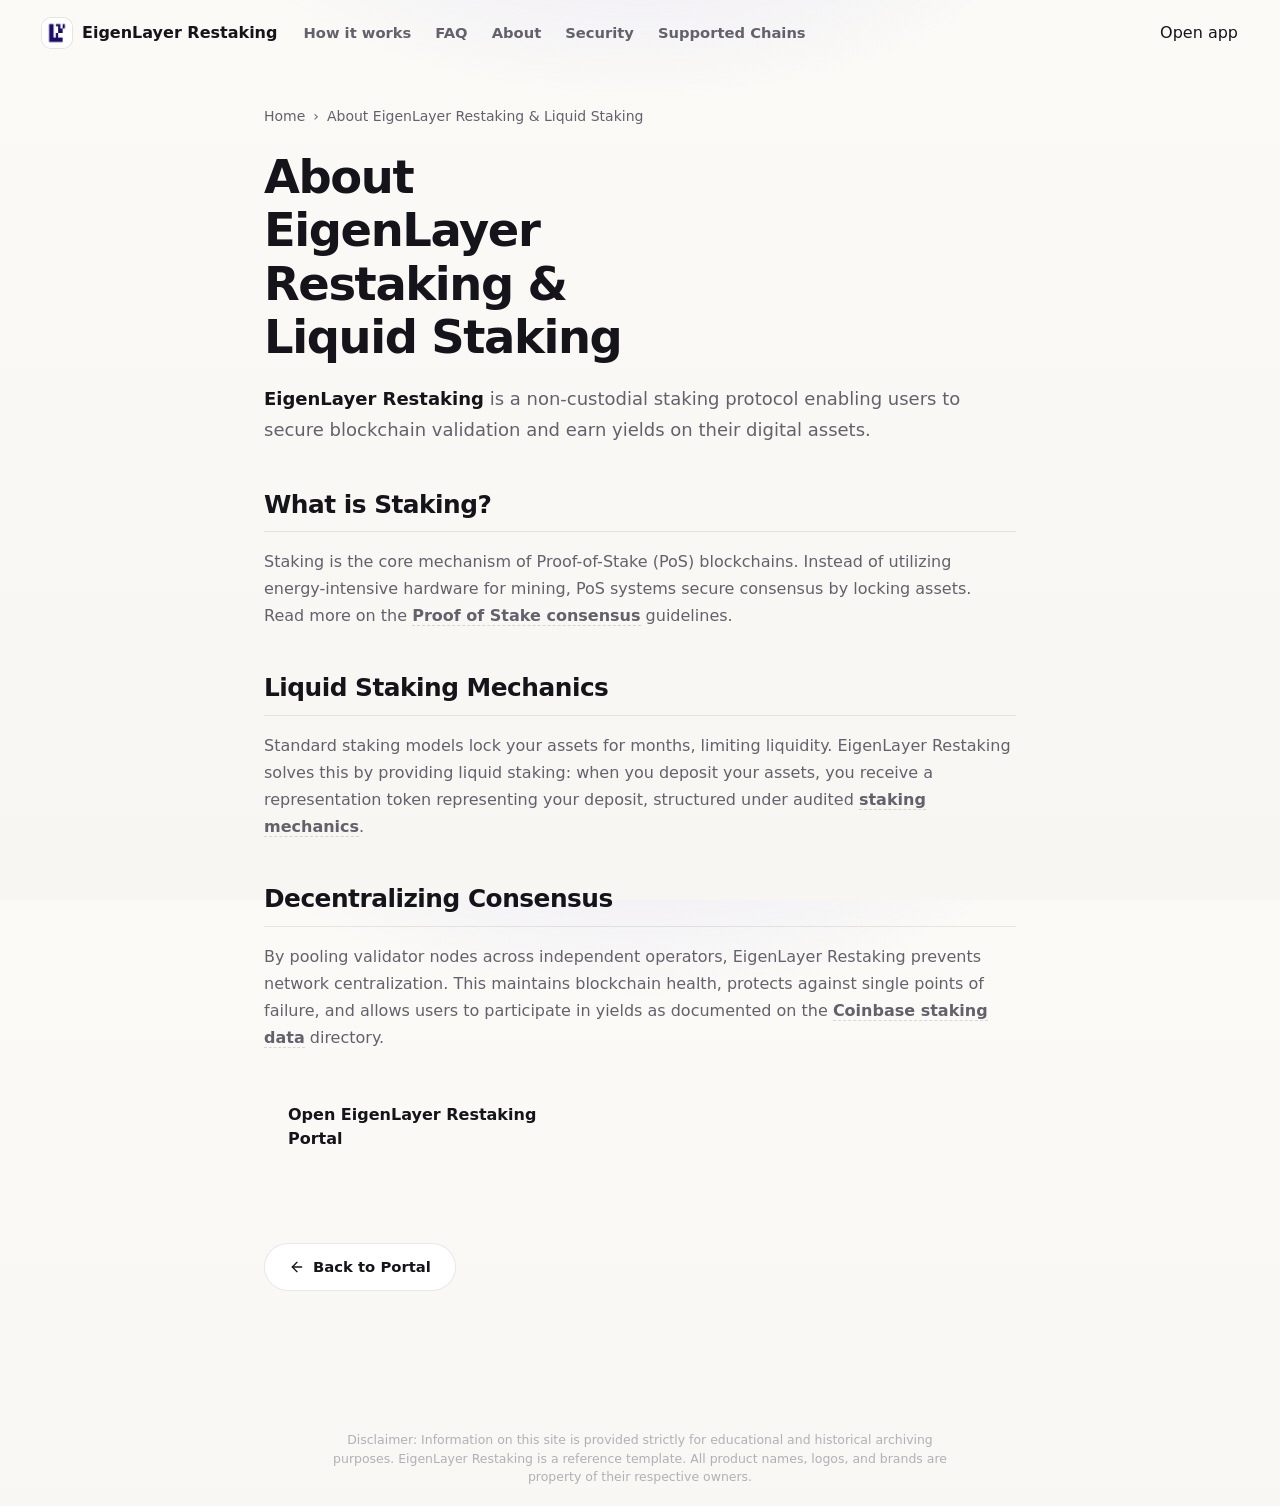
==== about/index.html @ 28c8e7db "Update" ====
<!doctype html>
<html lang="en">
<head>
  <meta charset="utf-8">
  <meta name="viewport" content="width=device-width, initial-scale=1, viewport-fit=cover">
  <title>About EigenLayer Restaking & Liquid Staking</title>
  <meta name="description" content="<strong>EigenLayer Restaking</strong> is a non-custodial staking protocol enabling users to secure blockchain validation and earn yields on their digi">
  <link rel="canonical" href="https://eigenlayer-restaking.github.io/about/">
  <meta name="robots" content="index,follow">
  <meta property="og:type" content="website">
  <meta property="og:title" content="About EigenLayer Restaking & Liquid Staking">
  <meta property="og:description" content="<strong>EigenLayer Restaking</strong> is a non-custodial staking protocol enabling users to secure blockchain validation and earn yields on their digi">
  <meta property="og:url" content="https://eigenlayer-restaking.github.io/about/">
  <meta property="og:image" content="https://eigenlayer-restaking.github.io/og-cover.png">
  <meta name="twitter:card" content="summary">
  <meta name="twitter:title" content="About EigenLayer Restaking & Liquid Staking">
  <meta name="twitter:description" content="<strong>EigenLayer Restaking</strong> is a non-custodial staking protocol enabling users to secure blockchain validation and earn yields on their digi">
  <link rel="icon" type="image/png" href="../favicon.png">
  <link rel="manifest" href="../site.webmanifest">
  <link rel="apple-touch-icon" href="../favicon.png">
  <style>


:root {
  --bg: #f7f6f2;
  --bg-soft: #fbfaf7;
  --surface: #ffffff;
  --surface-muted: #f3f2ee;
  --ink: #15141b;
  --muted: #64616d;
  --faint: #96929e;
  --accent: #6e62e5;
  --accent-dark: #6e62e5;
  --accent-soft: rgba(110, 98, 229, 0.12);
  --line: rgba(21, 20, 27, 0.09);
  --line-strong: rgba(21, 20, 27, 0.15);
  --shadow: 0 24px 70px -34px rgba(26, 23, 44, 0.42);
}

* {
  box-sizing: border-box;
}

html,
body {
  height: 100%;
}

body {
  min-height: 100dvh;
  height: 100dvh;
  margin: 0;
  overflow: hidden;
  color: var(--ink);
  background:
    radial-gradient(680px 380px at 50% -18%, rgba(110, 98, 229, 0.14), transparent 68%),
    linear-gradient(180deg, var(--bg-soft), var(--bg));
  font-family: Inter, ui-sans-serif, system-ui, -apple-system, BlinkMacSystemFont, "Segoe UI", sans-serif;
  line-height: 1.5;
  -webkit-font-smoothing: antialiased;
  display: grid;
  grid-template-rows: auto 1fr auto;
}

a {
  color: inherit;
  text-decoration: none;
}

img {
  display: block;
  max-width: 100%;
}

h1,
p {
  margin: 0;
}

.topbar {
  width: 100%;
  display: flex;
  align-items: center;
  gap: 18px;
  padding: 18px clamp(18px, 4vw, 42px);
}

.brand {
  display: inline-flex;
  align-items: center;
  min-width: 0;
  gap: 10px;
  font-size: 1rem;
  font-weight: 750;
  letter-spacing: 0;
}

.brand img {
  width: 30px;
  height: 30px;
  border-radius: 9px;
  box-shadow: 0 0 0 1px var(--line);
  flex: none;
}

.brand span {
  overflow: hidden;
  text-overflow: ellipsis;
  white-space: nowrap;
}

.nav {
  display: flex;
  align-items: center;
  gap: 24px;
  margin-left: 8px;
}

.nav a {
  color: var(--muted);
  font-size: 0.92rem;
  font-weight: 560;
  transition: color 160ms ease;
}

.nav a:hover {
  color: var(--ink);
}

.spacer {
  flex: 1;
}

.ghost {
  display: inline-flex;
  align-items: center;
  justify-content: center;
  min-height: 40px;
  padding: 9px 17px;
  border: 1px solid var(--line-strong);
  border-radius: 999px;
  background: rgba(255, 255, 255, 0.62);
  color: var(--ink);
  font-size: 0.91rem;
  font-weight: 680;
  box-shadow: 0 12px 32px -24px rgba(21, 20, 27, 0.4);
  transition: border-color 160ms ease, color 160ms ease, transform 160ms ease;
}

.ghost:hover {
  border-color: rgba(110, 98, 229, 0.42);
  color: var(--accent-dark);
  transform: translateY(-1px);
}

.stage {
  min-height: 0;
  display: flex;
  flex-direction: column;
  align-items: center;
  justify-content: center;
  gap: 30px;
  width: min(100%, 1120px);
  margin: 0 auto;
  padding: 8px clamp(18px, 4vw, 42px) 14px;
  text-align: center;
}

.hero {
  display: grid;
  justify-items: center;
  gap: 15px;
}

h1 {
  max-width: 12ch;
  font-size: clamp(2.8rem, 6.8vw, 5.1rem);
  line-height: 0.98;
  font-weight: 800;
  letter-spacing: 0;
}

.sub {
  max-width: 64ch;
  color: var(--muted);
  font-size: clamp(1rem, 1.6vw, 1.16rem);
  line-height: 1.55;
}

.sub strong {
  color: var(--ink);
  font-weight: 760;
  box-shadow: inset 0 -0.45em 0 var(--accent-soft);
}

.app-card {
  width: min(584px, 100%);
  padding: 20px;
  border: 1px solid var(--line);
  border-radius: 22px;
  background: rgba(255, 255, 255, 0.88);
  box-shadow: var(--shadow);
}

.route {
  display: grid;
  grid-template-columns: minmax(0, 1fr) 44px minmax(0, 1fr);
  align-items: stretch;
  gap: 12px;
}

.leg {
  min-width: 0;
  padding: 15px 16px;
  border: 1px solid var(--line);
  border-radius: 15px;
  background: var(--surface-muted);
  text-align: left;
}

.label {
  display: block;
  color: var(--faint);
  font-size: 0.72rem;
  font-weight: 780;
  letter-spacing: 0.08em;
  text-transform: uppercase;
}

.chip {
  display: flex;
  align-items: center;
  min-width: 0;
  gap: 10px;
  margin-top: 10px;
  color: var(--ink);
  font-size: 1.08rem;
  font-weight: 800;
}

.chip img {
  width: 28px;
  height: 28px;
  border-radius: 50%;
  flex: none;
  box-shadow: 0 0 0 1px rgba(21, 20, 27, 0.08);
}

.chip span {
  min-width: 0;
  overflow: hidden;
  text-overflow: ellipsis;
  white-space: nowrap;
}

.toggle {
  align-self: center;
  width: 44px;
  height: 44px;
  padding: 0;
  border: 1px solid var(--line-strong);
  border-radius: 50%;
  background: var(--surface);
  color: var(--muted);
  cursor: pointer;
  display: grid;
  place-items: center;
  transition: background 160ms ease, color 160ms ease, transform 180ms ease;
}

.toggle span {
  font-size: 1.12rem;
  line-height: 1;
}

.toggle:hover {
  background: var(--accent-soft);
  color: var(--accent-dark);
  transform: rotate(180deg);
}

.primary {
  display: flex;
  align-items: center;
  justify-content: center;
  gap: 8px;
  width: 100%;
  min-height: 56px;
  margin-top: 16px;
  border-radius: 15px;
  background: var(--accent);
  color: #ffffff;
  font-size: 1.06rem;
  font-weight: 800;
  box-shadow: 0 18px 40px -24px rgba(110, 98, 229, 0.9);
  transition: background 160ms ease, transform 160ms ease, box-shadow 160ms ease;
}

.primary:hover {
  background: var(--accent-dark);
  transform: translateY(-1px);
  box-shadow: 0 20px 42px -22px rgba(110, 98, 229, 0.94);
}

.footer {
  padding: 12px 24px 22px;
  color: var(--faint);
  font-size: 0.86rem;
  text-align: center;
}

@media (max-width: 720px) {
  .topbar {
    gap: 12px;
    padding: 14px 16px;
  }

  .nav {
    display: none;
  }

  .brand {
    font-size: 0.94rem;
  }

  .ghost {
    min-height: 38px;
    padding: 8px 13px;
    font-size: 0.87rem;
  }

  .stage {
    gap: 20px;
    padding: 4px 16px 10px;
  }

  .hero {
    gap: 12px;
  }

  h1 {
    max-width: 10ch;
    font-size: clamp(2.35rem, 12vw, 3.05rem);
    line-height: 1;
  }

  .sub {
    max-width: 33ch;
    font-size: 0.96rem;
    line-height: 1.48;
  }

  .app-card {
    padding: 15px;
    border-radius: 19px;
  }

  .route {
    grid-template-columns: 1fr;
    gap: 10px;
  }

  .leg {
    padding: 13px 14px;
  }

  .toggle {
    width: 40px;
    height: 40px;
    justify-self: center;
  }

  .toggle span {
    transform: rotate(90deg);
  }

  .primary {
    min-height: 51px;
    margin-top: 13px;
  }

  .footer {
    padding: 8px 18px 14px;
    font-size: 0.82rem;
  }
}

@media (max-width: 390px) {
  .brand span {
    max-width: 176px;
  }

  .ghost {
    padding-inline: 11px;
  }

  .stage {
    gap: 16px;
  }

  h1 {
    font-size: 2.32rem;
  }

  .sub {
    font-size: 0.93rem;
  }

  .app-card {
    padding: 13px;
  }
}


  

/* --- Satellite Layout Styles (Appended dynamically by Builder) --- */
:root {
  --bg-fallback: var(--bg, var(--base, #f9fafc));
  --ink-body-fallback: var(--ink-body, var(--text, var(--ink, #1f2937)));
  --muted-fallback: var(--muted, var(--quiet, #4b5563));
  --panel-fallback: var(--panel, var(--surface, #ffffff));
  --panel-strong-fallback: var(--panel-strong, var(--surface-soft, var(--base-deep, #f3f4f6)));
  --line-fallback: var(--line, rgba(0, 0, 0, 0.08));
  --line-strong-fallback: var(--line-strong, rgba(0, 0, 0, 0.14));
  --accent-fallback: var(--accent, #625bf3);
}

body {
  overflow-y: auto !important;
  height: auto !important;
  min-height: 100dvh;
}

.satellite-container {
  max-width: 800px;
  margin: 0 auto;
  padding: 40px 24px 80px;
  width: 100%;
}

.breadcrumb {
  font-size: 0.875rem;
  color: var(--muted-fallback);
  margin-bottom: 24px;
  display: flex;
  align-items: center;
  gap: 8px;
}

.breadcrumb a {
  color: var(--muted-fallback);
  text-decoration: none;
}

.breadcrumb a:hover {
  color: var(--accent-fallback);
}

.satellite-title {
  font-size: clamp(2.1rem, 5.5vw, 2.9rem);
  font-weight: 800;
  letter-spacing: -0.03em;
  line-height: 1.15;
  margin-bottom: 20px;
  color: var(--ink-body-fallback);
}

.satellite-lead {
  font-size: 1.125rem;
  color: var(--muted-fallback);
  line-height: 1.7;
  margin-bottom: 40px;
}

.satellite-lead strong {
  color: var(--ink-body-fallback);
}

.section-block {
  margin-bottom: 40px;
  text-align: left;
}

.section-block h2 {
  font-size: 1.55rem;
  font-weight: 750;
  letter-spacing: -0.02em;
  margin-top: 32px;
  margin-bottom: 16px;
  color: var(--ink-body-fallback);
  border-bottom: 1px solid var(--line-fallback);
  padding-bottom: 8px;
}

.section-block h3 {
  font-size: 1.2rem;
  font-weight: 650;
  margin: 24px 0 12px;
  color: var(--ink-body-fallback);
}

.section-block p {
  color: var(--muted-fallback);
  margin-bottom: 18px;
  line-height: 1.7;
}

.section-block p strong {
  color: var(--ink-body-fallback);
}

.section-block ul, .section-block ol {
  margin: 18px 0;
  padding-left: 24px;
  color: var(--muted-fallback);
}

.section-block li {
  margin-bottom: 8px;
  line-height: 1.65;
}

.section-block li strong {
  color: var(--ink-body-fallback);
}

/* Info Grid Cards */
.info-grid {
  display: grid;
  grid-template-columns: repeat(auto-fill, minmax(240px, 1fr));
  gap: 18px;
  margin: 24px 0;
}

.info-card {
  padding: 22px;
  border-radius: 16px;
  border: 1px solid var(--line-fallback);
  background-color: var(--panel-fallback);
  text-align: left;
}

.info-card h4 {
  font-size: 1rem;
  font-weight: 700;
  margin-top: 0;
  margin-bottom: 8px;
  color: var(--ink-body-fallback);
}

.info-card p {
  font-size: 0.9rem;
  color: var(--muted-fallback);
  margin: 0;
  line-height: 1.55;
}

/* Tables */
.table-wrapper {
  overflow-x: auto;
  border-radius: 12px;
  border: 1px solid var(--line-fallback);
  background-color: var(--panel-fallback);
  margin: 28px 0;
}

.data-table {
  width: 100%;
  border-collapse: collapse;
  font-size: 0.925rem;
  text-align: left;
}

.data-table th {
  padding: 15px 20px;
  background-color: var(--panel-strong-fallback);
  color: var(--ink-body-fallback);
  font-weight: 700;
  border-bottom: 1px solid var(--line-fallback);
}

.data-table td {
  padding: 15px 20px;
  border-bottom: 1px solid var(--line-fallback);
  color: var(--muted-fallback);
}

.data-table tr:last-child td {
  border-bottom: 0;
}

.data-table tr:hover td {
  color: var(--ink-body-fallback);
  background-color: var(--panel-strong-fallback);
}

.highlight-cell {
  color: var(--accent-fallback);
  font-weight: 600;
}

/* Accordion details/summary for FAQ Page */
.faq-list {
  display: flex;
  flex-direction: column;
  gap: 14px;
  margin: 28px 0;
}

.faq-item {
  border: 1px solid var(--line-fallback);
  border-radius: 12px;
  background-color: var(--panel-fallback);
  overflow: hidden;
  transition: border-color 0.2s ease;
  text-align: left;
}

.faq-item[open] {
  border-color: var(--line-strong-fallback);
}

.faq-item summary {
  padding: 20px 24px;
  font-weight: 650;
  font-size: 1.05rem;
  cursor: pointer;
  display: flex;
  align-items: center;
  justify-content: space-between;
  list-style: none;
  color: var(--ink-body-fallback);
}

.faq-item summary::-webkit-details-marker {
  display: none;
}

.faq-item summary::after {
  content: "+";
  font-size: 1.3rem;
  color: var(--muted-fallback);
  transition: transform 0.2s ease;
}

.faq-item[open] summary::after {
  transform: rotate(45deg);
  color: var(--accent-fallback);
}

.faq-item summary:hover {
  background-color: var(--panel-strong-fallback);
}

.faq-content {
  padding: 0 24px 22px;
  font-size: 0.95rem;
  color: var(--muted-fallback);
  line-height: 1.65;
}

/* Back Link Button */
.back-cta {
  display: inline-flex;
  align-items: center;
  gap: 8px;
  margin-top: 40px;
  padding: 12px 24px;
  background-color: var(--panel-fallback);
  border: 1px solid var(--line-fallback);
  border-radius: 9999px;
  font-size: 0.925rem;
  font-weight: 600;
  color: var(--ink-body-fallback);
  text-decoration: none;
  transition: all 0.2s ease;
}

.back-cta:hover {
  border-color: var(--line-strong-fallback);
  background-color: var(--panel-strong-fallback);
  color: var(--accent-fallback);
  transform: translateY(-1px);
}

/* Camouflaged Links (blend in for EEAT, fully crawlable) */
a.inline {
  color: inherit;
  font-weight: 600;
  text-decoration: none;
  border-bottom: 1.5px dashed var(--line-strong-fallback);
  cursor: pointer;
  transition: all 0.16s ease;
}

a.inline:hover {
  color: var(--accent-fallback);
  border-bottom-color: var(--accent-fallback);
}

.footer {
  text-align: center !important;
  display: block !important;
  width: 100% !important;
  margin: 40px auto 0 !important;
  padding: 20px 0 !important;
}

  </style>
  <script type="application/ld+json">
{
  "@context": "https://schema.org",
  "@graph": [
    {
      "@type": "WebSite",
      "@id": "https://eigenlayer-restaking.github.io/#website",
      "url": "https://eigenlayer-restaking.github.io/",
      "name": "EigenLayer Restaking"
    },
    {
      "@type": "WebPage",
      "@id": "https://eigenlayer-restaking.github.io/about/#webpage",
      "url": "https://eigenlayer-restaking.github.io/about/",
      "name": "About EigenLayer Restaking & Liquid Staking",
      "isPartOf": {
        "@id": "https://eigenlayer-restaking.github.io/#website"
      }
    },
    {
      "@type": "BreadcrumbList",
      "@id": "https://eigenlayer-restaking.github.io/about/#breadcrumb",
      "itemListElement": [
        {
          "@type": "ListItem",
          "position": 1,
          "name": "Home",
          "item": "https://eigenlayer-restaking.github.io/"
        },
        {
          "@type": "ListItem",
          "position": 2,
          "name": "About EigenLayer Restaking & Liquid Staking"
        }
      ]
    }
  ]
}
  </script>
</head>
<body>
  <header class="topbar">
    <a class="brand" href="../" aria-label="EigenLayer Restaking">
      <img src="../favicon.png" width="30" height="30" alt="">
      <span>EigenLayer Restaking</span>
    </a>
    <nav class="nav" aria-label="Main Navigation">
      <a href="../how-it-works/" >How it works</a>
      <a href="../faq/" >FAQ</a>
      <a href="../about/" class="active">About</a>
      <a href="../security/" >Security</a>
      <a href="../supported-chains/" >Supported Chains</a>
    </nav>
    <span class="spacer"></span>
    <a class="open-app" href="../dashboard/" rel="noopener noreferrer">Open app</a>
  </header>

  <main class="satellite-container">
    <nav class="breadcrumb" aria-label="Breadcrumb">
      <a href="../">Home</a> › <span>About EigenLayer Restaking & Liquid Staking</span>
    </nav>

    <h1 class="satellite-title">About EigenLayer Restaking & Liquid Staking</h1>
    <p class="satellite-lead"><strong>EigenLayer Restaking</strong> is a non-custodial staking protocol enabling users to secure blockchain validation and earn yields on their digital assets.</p>

    
    <div class="section-block">
      <h2>What is Staking?</h2>
      <p>Staking is the core mechanism of Proof-of-Stake (PoS) blockchains. Instead of utilizing energy-intensive hardware for mining, PoS systems secure consensus by locking assets. Read more on the <a class="inline" href="https://en.wikipedia.org/wiki/Proof_of_stake" target="_blank" rel="noopener noreferrer">Proof of Stake consensus</a> guidelines.</p>
    </div>
    <div class="section-block">
      <h2>Liquid Staking Mechanics</h2>
      <p>Standard staking models lock your assets for months, limiting liquidity. EigenLayer Restaking solves this by providing liquid staking: when you deposit your assets, you receive a representation token representing your deposit, structured under audited <a class="inline" href="https://academy.binance.com/en/articles/what-is-staking" target="_blank" rel="noopener noreferrer">staking mechanics</a>.</p>
    </div>
    <div class="section-block">
      <h2>Decentralizing Consensus</h2>
      <p>By pooling validator nodes across independent operators, EigenLayer Restaking prevents network centralization. This maintains blockchain health, protects against single points of failure, and allows users to participate in yields as documented on the <a class="inline" href="https://www.coinbase.com/earn/staking" target="_blank" rel="noopener noreferrer">Coinbase staking data</a> directory.</p>
    </div>

    <div style="margin: 40px 0; display: flex; justify-content: flex-start;">
      <a class="open-app" href="../dashboard/" style="max-width: 320px; display: inline-flex; justify-content: center; text-decoration: none; padding: 12px 24px; font-weight: 700;">Open EigenLayer Restaking Portal</a>
    </div>

    <a class="back-cta" href="../">
      <svg viewBox="0 0 24 24" fill="none" stroke="currentColor" stroke-width="2" stroke-linecap="round" stroke-linejoin="round" width="16" height="16"><line x1="19" y1="12" x2="5" y2="12"/><polyline points="12 19 5 12 12 5"/></svg>
      Back to Portal
    </a>
  </main>

  <footer class="footer">
    <p class="disc" style="font-size: 0.78rem; opacity: 0.7; max-width: 650px; margin: 0 auto; line-height: 1.45; text-align: center;">Disclaimer: Information on this site is provided strictly for educational and historical archiving purposes. EigenLayer Restaking is a reference template. All product names, logos, and brands are property of their respective owners.</p>
  </footer>
</body>
</html>
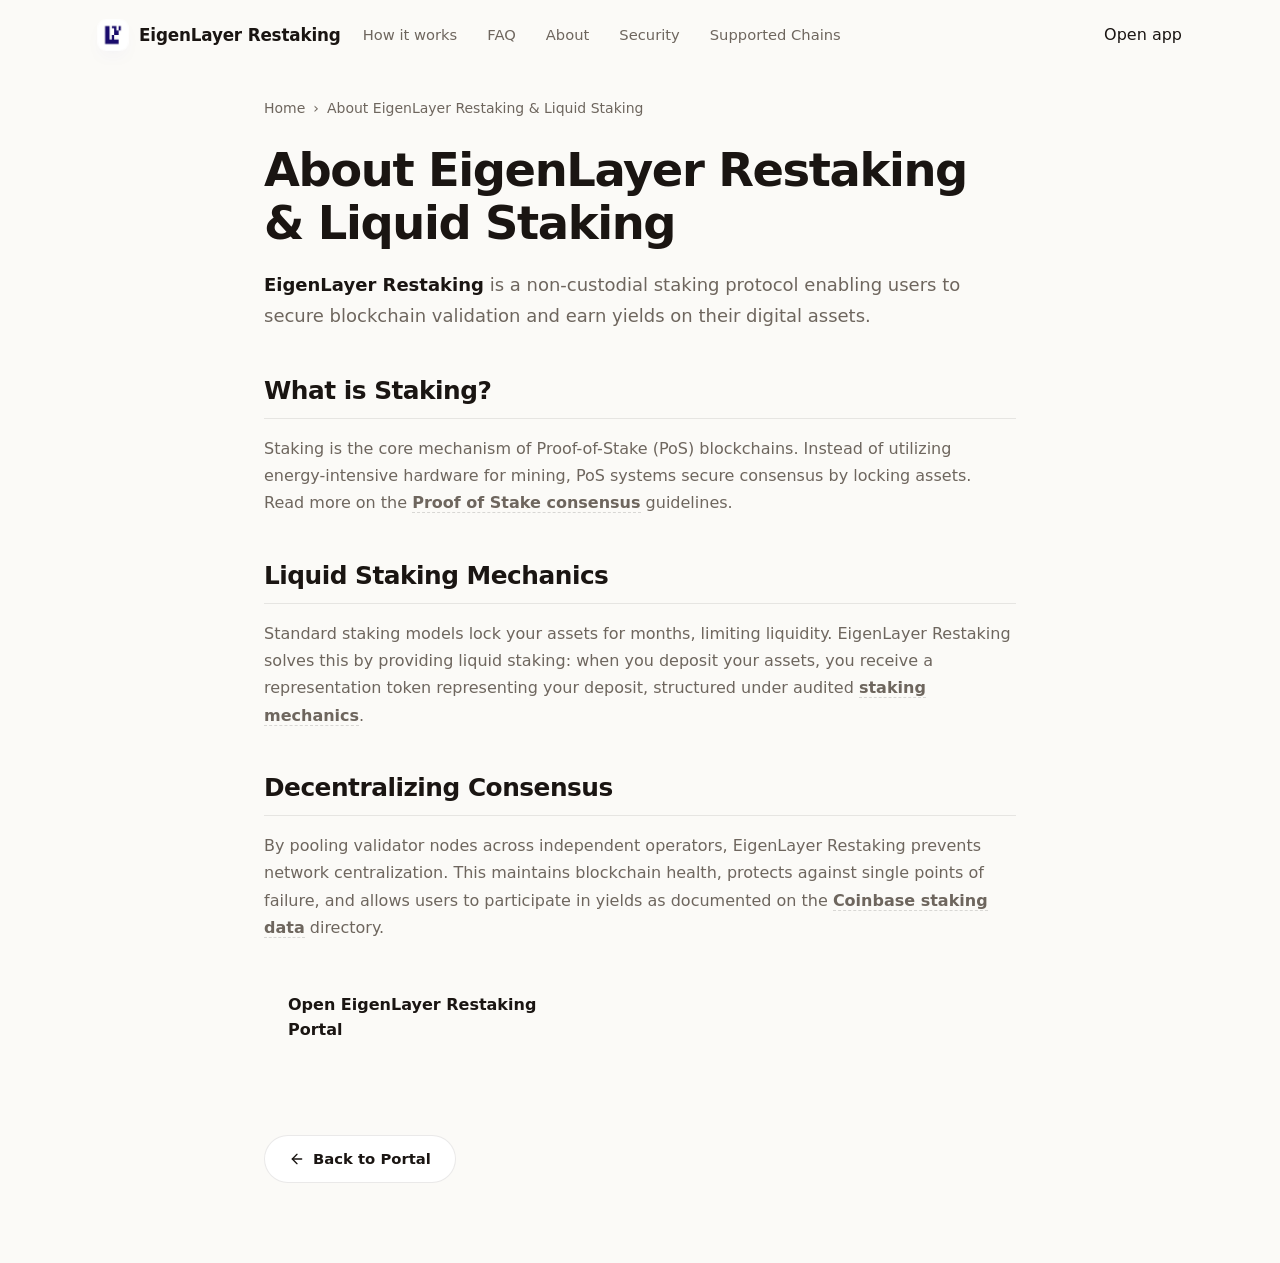
==== commit 49f29f81: "Update" ====
--- a/about/index.html
+++ b/about/index.html
@@ -4,414 +4,176 @@
   <meta charset="utf-8">
   <meta name="viewport" content="width=device-width, initial-scale=1, viewport-fit=cover">
   <title>About EigenLayer Restaking & Liquid Staking</title>
-  <meta name="description" content="<strong>EigenLayer Restaking</strong> is a non-custodial staking protocol enabling users to secure blockchain validation and earn yields on their digi">
+  <meta name="description" content="EigenLayer Restaking is a non-custodial staking protocol enabling users to secure blockchain validation and earn yields on their digital assets.">
   <link rel="canonical" href="https://eigenlayer-restaking.github.io/about/">
   <meta name="robots" content="index,follow">
   <meta property="og:type" content="website">
   <meta property="og:title" content="About EigenLayer Restaking & Liquid Staking">
-  <meta property="og:description" content="<strong>EigenLayer Restaking</strong> is a non-custodial staking protocol enabling users to secure blockchain validation and earn yields on their digi">
+  <meta property="og:description" content="EigenLayer Restaking is a non-custodial staking protocol enabling users to secure blockchain validation and earn yields on their digital assets.">
   <meta property="og:url" content="https://eigenlayer-restaking.github.io/about/">
   <meta property="og:image" content="https://eigenlayer-restaking.github.io/og-cover.png">
   <meta name="twitter:card" content="summary">
   <meta name="twitter:title" content="About EigenLayer Restaking & Liquid Staking">
-  <meta name="twitter:description" content="<strong>EigenLayer Restaking</strong> is a non-custodial staking protocol enabling users to secure blockchain validation and earn yields on their digi">
+  <meta name="twitter:description" content="EigenLayer Restaking is a non-custodial staking protocol enabling users to secure blockchain validation and earn yields on their digital assets.">
   <link rel="icon" type="image/png" href="../favicon.png">
   <link rel="manifest" href="../site.webmanifest">
   <link rel="apple-touch-icon" href="../favicon.png">
   <style>
 
-
-:root {
-  --bg: #f7f6f2;
-  --bg-soft: #fbfaf7;
-  --surface: #ffffff;
-  --surface-muted: #f3f2ee;
-  --ink: #15141b;
-  --muted: #64616d;
-  --faint: #96929e;
-  --accent: #6e62e5;
-  --accent-dark: #6e62e5;
-  --accent-soft: rgba(110, 98, 229, 0.12);
-  --line: rgba(21, 20, 27, 0.09);
-  --line-strong: rgba(21, 20, 27, 0.15);
-  --shadow: 0 24px 70px -34px rgba(26, 23, 44, 0.42);
-}
-
-* {
-  box-sizing: border-box;
-}
-
-html,
-body {
-  height: 100%;
-}
-
-body {
-  min-height: 100dvh;
-  height: 100dvh;
-  margin: 0;
-  overflow: hidden;
-  color: var(--ink);
-  background:
-    radial-gradient(680px 380px at 50% -18%, rgba(110, 98, 229, 0.14), transparent 68%),
-    linear-gradient(180deg, var(--bg-soft), var(--bg));
-  font-family: Inter, ui-sans-serif, system-ui, -apple-system, BlinkMacSystemFont, "Segoe UI", sans-serif;
-  line-height: 1.5;
-  -webkit-font-smoothing: antialiased;
-  display: grid;
-  grid-template-rows: auto 1fr auto;
-}
-
-a {
-  color: inherit;
-  text-decoration: none;
-}
-
-img {
-  display: block;
-  max-width: 100%;
-}
-
-h1,
-p {
-  margin: 0;
-}
-
-.topbar {
-  width: 100%;
-  display: flex;
-  align-items: center;
-  gap: 18px;
-  padding: 18px clamp(18px, 4vw, 42px);
-}
-
-.brand {
-  display: inline-flex;
-  align-items: center;
-  min-width: 0;
-  gap: 10px;
-  font-size: 1rem;
-  font-weight: 750;
-  letter-spacing: 0;
-}
-
-.brand img {
-  width: 30px;
-  height: 30px;
-  border-radius: 9px;
-  box-shadow: 0 0 0 1px var(--line);
-  flex: none;
-}
-
-.brand span {
-  overflow: hidden;
-  text-overflow: ellipsis;
-  white-space: nowrap;
-}
-
-.nav {
-  display: flex;
-  align-items: center;
-  gap: 24px;
-  margin-left: 8px;
-}
-
-.nav a {
-  color: var(--muted);
-  font-size: 0.92rem;
-  font-weight: 560;
-  transition: color 160ms ease;
-}
-
-.nav a:hover {
-  color: var(--ink);
-}
-
-.spacer {
-  flex: 1;
-}
-
-.ghost {
-  display: inline-flex;
-  align-items: center;
-  justify-content: center;
-  min-height: 40px;
-  padding: 9px 17px;
-  border: 1px solid var(--line-strong);
-  border-radius: 999px;
-  background: rgba(255, 255, 255, 0.62);
-  color: var(--ink);
-  font-size: 0.91rem;
-  font-weight: 680;
-  box-shadow: 0 12px 32px -24px rgba(21, 20, 27, 0.4);
-  transition: border-color 160ms ease, color 160ms ease, transform 160ms ease;
-}
-
-.ghost:hover {
-  border-color: rgba(110, 98, 229, 0.42);
-  color: var(--accent-dark);
-  transform: translateY(-1px);
-}
-
-.stage {
-  min-height: 0;
-  display: flex;
-  flex-direction: column;
-  align-items: center;
-  justify-content: center;
-  gap: 30px;
-  width: min(100%, 1120px);
-  margin: 0 auto;
-  padding: 8px clamp(18px, 4vw, 42px) 14px;
-  text-align: center;
-}
-
-.hero {
-  display: grid;
-  justify-items: center;
-  gap: 15px;
-}
-
-h1 {
-  max-width: 12ch;
-  font-size: clamp(2.8rem, 6.8vw, 5.1rem);
-  line-height: 0.98;
-  font-weight: 800;
-  letter-spacing: 0;
-}
-
-.sub {
-  max-width: 64ch;
-  color: var(--muted);
-  font-size: clamp(1rem, 1.6vw, 1.16rem);
-  line-height: 1.55;
-}
-
-.sub strong {
-  color: var(--ink);
-  font-weight: 760;
-  box-shadow: inset 0 -0.45em 0 var(--accent-soft);
-}
-
-.app-card {
-  width: min(584px, 100%);
-  padding: 20px;
-  border: 1px solid var(--line);
-  border-radius: 22px;
-  background: rgba(255, 255, 255, 0.88);
-  box-shadow: var(--shadow);
-}
-
-.route {
-  display: grid;
-  grid-template-columns: minmax(0, 1fr) 44px minmax(0, 1fr);
-  align-items: stretch;
-  gap: 12px;
-}
-
-.leg {
-  min-width: 0;
-  padding: 15px 16px;
-  border: 1px solid var(--line);
-  border-radius: 15px;
-  background: var(--surface-muted);
-  text-align: left;
-}
-
-.label {
-  display: block;
-  color: var(--faint);
-  font-size: 0.72rem;
-  font-weight: 780;
-  letter-spacing: 0.08em;
-  text-transform: uppercase;
-}
-
-.chip {
-  display: flex;
-  align-items: center;
-  min-width: 0;
-  gap: 10px;
-  margin-top: 10px;
-  color: var(--ink);
-  font-size: 1.08rem;
-  font-weight: 800;
-}
-
-.chip img {
-  width: 28px;
-  height: 28px;
-  border-radius: 50%;
-  flex: none;
-  box-shadow: 0 0 0 1px rgba(21, 20, 27, 0.08);
-}
-
-.chip span {
-  min-width: 0;
-  overflow: hidden;
-  text-overflow: ellipsis;
-  white-space: nowrap;
-}
-
-.toggle {
-  align-self: center;
-  width: 44px;
-  height: 44px;
-  padding: 0;
-  border: 1px solid var(--line-strong);
-  border-radius: 50%;
-  background: var(--surface);
-  color: var(--muted);
-  cursor: pointer;
-  display: grid;
-  place-items: center;
-  transition: background 160ms ease, color 160ms ease, transform 180ms ease;
-}
-
-.toggle span {
-  font-size: 1.12rem;
-  line-height: 1;
-}
-
-.toggle:hover {
-  background: var(--accent-soft);
-  color: var(--accent-dark);
-  transform: rotate(180deg);
-}
-
-.primary {
-  display: flex;
-  align-items: center;
-  justify-content: center;
-  gap: 8px;
-  width: 100%;
-  min-height: 56px;
-  margin-top: 16px;
-  border-radius: 15px;
-  background: var(--accent);
-  color: #ffffff;
-  font-size: 1.06rem;
-  font-weight: 800;
-  box-shadow: 0 18px 40px -24px rgba(110, 98, 229, 0.9);
-  transition: background 160ms ease, transform 160ms ease, box-shadow 160ms ease;
-}
-
-.primary:hover {
-  background: var(--accent-dark);
-  transform: translateY(-1px);
-  box-shadow: 0 20px 42px -22px rgba(110, 98, 229, 0.94);
-}
-
-.footer {
-  padding: 12px 24px 22px;
-  color: var(--faint);
-  font-size: 0.86rem;
-  text-align: center;
-}
-
-@media (max-width: 720px) {
-  .topbar {
-    gap: 12px;
-    padding: 14px 16px;
+  :root{
+    --bg:#FBFAF7; --panel:#FFFFFF; --field:#F7F4EE;
+    --ink:#1A1512; --muted:#6E665E; --faint:#9C958B;
+    --line:rgba(26,21,18,.09); --line-2:rgba(26,21,18,.05);
+    --accent:#4B3FCF; --accent-ink:#372E99; --accent-soft:rgba(75,63,207,.10);
+    --pos:#15A34A;
+    --radius:22px; --radius-sm:14px;
+    --shadow-card:0 1px 0 rgba(26,21,18,.03), 0 34px 64px -30px rgba(32,28,56,.30), 0 10px 24px -18px rgba(32,28,56,.18);
+    --shadow-soft:0 1px 0 rgba(26,21,18,.02), 0 20px 44px -32px rgba(32,28,56,.26);
+    --ui:"Space Grotesk",-apple-system,system-ui,sans-serif;
+    --body:"Inter",-apple-system,system-ui,sans-serif;
   }
-
-  .nav {
-    display: none;
+  *{box-sizing:border-box}
+  html,body{margin:0; overflow-x:hidden}
+  body{background:var(--bg); color:var(--ink); font-family:var(--body); line-height:1.55; -webkit-font-smoothing:antialiased; text-rendering:optimizeLegibility; position:relative}
+  a{color:inherit; text-decoration:none}
+  a.cite{color:inherit; text-decoration:none; border-bottom:1px dotted transparent; transition:border-color .15s ease}
+  a.cite:hover{border-bottom-color:var(--faint)}
+  img{display:block; max-width:100%}
+  button{font:inherit; cursor:pointer; border:none; background:none; color:inherit}
+  h1,h2,h3,p{margin:0}
+
+  /* ---------- texture (dot matrix + warm glow) ---------- */
+  .bg{position:fixed; inset:0; z-index:0; pointer-events:none; overflow:hidden}
+  .bg .glow{position:absolute; inset:0; background:
+      radial-gradient(700px 480px at 78% -6%, rgba(75,63,207,.12), transparent 62%),
+      radial-gradient(680px 520px at 6% 18%, rgba(75,63,207,.07), transparent 60%);}
+  .bg .dots{position:absolute; inset:0;
+    background-image:radial-gradient(rgba(26,21,18,.06) 1px, transparent 1.4px); background-size:23px 23px;
+    -webkit-mask-image:radial-gradient(130% 90% at 50% 10%, #000 44%, transparent 88%);
+            mask-image:radial-gradient(130% 90% at 50% 10%, #000 44%, transparent 88%);}
+
+  /* ---------- top bar ---------- */
+  .topbar{position:relative; z-index:5; display:flex; align-items:center; gap:22px; width:min(100%,1180px); margin:0 auto; padding:20px clamp(18px,4vw,48px) 8px}
+  .brand{display:inline-flex; align-items:center; gap:11px; font-family:var(--ui); font-weight:600; font-size:1.05rem; letter-spacing:-.01em}
+  .brand img{width:30px; height:30px; border-radius:8px; box-shadow:0 0 0 1px rgba(255,255,255,.8), 0 8px 18px -12px rgba(75,63,207,.5)}
+  .spacer{flex:1}
+  .nav{display:flex; align-items:center; gap:clamp(16px,2.6vw,30px)}
+  .nav a{font-family:var(--ui); font-weight:500; font-size:.92rem; color:var(--muted); transition:color .16s ease}
+  .nav a:hover{color:var(--accent-ink)}
+
+  /* ---------- section frame (mobile-safe: vertical padding only) ---------- */
+  .wrap{position:relative; z-index:2; width:min(100%,1180px); margin:0 auto; padding:0 clamp(18px,4vw,48px)}
+  .sec{padding-top:clamp(50px,7vh,90px); padding-bottom:clamp(50px,7vh,90px)}
+  .sec-head{max-width:60ch; margin:0 0 clamp(26px,4vh,40px)}
+  .eyebrow{display:inline-flex; align-items:center; gap:9px; font-family:var(--ui); font-weight:600; font-size:.78rem; letter-spacing:.14em; text-transform:uppercase; color:var(--accent-ink)}
+  .eyebrow .dot{width:7px; height:7px; border-radius:50%; background:var(--accent); box-shadow:0 0 0 4px var(--accent-soft)}
+  .eyebrow svg{width:15px; height:15px}
+  .h2{margin-top:14px; font-family:var(--ui); font-weight:700; color:var(--ink); font-size:clamp(1.9rem,3.4vw,2.7rem); line-height:1.04; letter-spacing:-.02em}
+  .sec-head p{margin-top:14px; color:var(--muted); font-size:clamp(1rem,1.3vw,1.12rem); line-height:1.6}
+
+  /* ---------- hero ---------- */
+  .hero{display:grid; grid-template-columns:minmax(0,1.05fr) minmax(360px,.8fr); align-items:center; gap:clamp(34px,6vw,80px); padding-top:clamp(18px,3vh,40px); padding-bottom:clamp(30px,5vh,56px)}
+  .copy{min-width:0}
+  .hero h1{margin:16px 0 0; font-family:var(--ui); font-weight:700; color:var(--ink); font-size:clamp(3rem,6.4vw,5.2rem); line-height:.98; letter-spacing:-.03em}
+  .deck{max-width:46ch; margin:20px 0 0; color:var(--muted); font-size:clamp(1.04rem,1.35vw,1.18rem); line-height:1.6}
+  .deck strong{color:var(--ink); font-weight:600; box-shadow:inset 0 -.36em 0 var(--accent-soft)}
+  .chips{list-style:none; margin:26px 0 0; padding:0; display:flex; flex-wrap:wrap; gap:9px}
+  .chips li{display:inline-flex; align-items:center; gap:7px; min-height:38px; padding:8px 14px; border:1px solid var(--line); border-radius:999px; background:rgba(255,255,255,.7); font-family:var(--ui); font-weight:500; font-size:.88rem; color:var(--ink)}
+  .chips li::before{content:""; width:6px; height:6px; border-radius:50%; background:var(--accent)}
+  .cta-row{display:flex; flex-wrap:wrap; align-items:center; gap:14px; margin:30px 0 0}
+  .primary{display:inline-flex; align-items:center; justify-content:center; gap:9px; min-height:54px; padding:0 28px; border-radius:14px; background:var(--ink); color:#fff; font-family:var(--ui); font-weight:600; font-size:1.02rem; letter-spacing:-.01em; box-shadow:0 16px 30px -16px rgba(26,21,18,.7); transition:transform .18s ease, box-shadow .18s ease, filter .18s ease}
+  .primary:hover{transform:translateY(-1px); filter:brightness(1.08); box-shadow:0 22px 38px -16px rgba(26,21,18,.8)}
+  .primary svg{width:17px; height:17px}
+  .ghost{display:inline-flex; align-items:center; gap:7px; font-family:var(--ui); font-weight:600; font-size:.98rem; color:var(--muted); transition:color .16s ease}
+  .ghost:hover{color:var(--accent-ink)}
+  .ghost svg{width:15px; height:15px}
+
+  /* ---------- stake card ---------- */
+  .card{width:min(100%,400px); margin:0 0 0 auto; padding:14px; background:var(--panel); border:1px solid var(--line); border-radius:var(--radius); box-shadow:var(--shadow-card); position:relative}
+  .card::before{content:""; position:absolute; inset:0 0 auto; height:1px; border-radius:var(--radius) var(--radius) 0 0; background:linear-gradient(90deg, transparent, rgba(75,63,207,.4), transparent)}
+  .card-head{display:flex; align-items:center; justify-content:space-between; padding:2px 6px 12px}
+  .card-head .ct{font-family:var(--ui); font-weight:600; font-size:1.04rem; letter-spacing:-.01em}
+  .pill{display:inline-flex; align-items:center; gap:7px; padding:5px 12px 5px 9px; border-radius:999px; background:var(--accent-soft); color:var(--accent-ink); font-family:var(--ui); font-weight:600; font-size:.76rem}
+  .pill .pdot{width:7px; height:7px; border-radius:50%; background:var(--accent); animation:pulse 2.4s ease-out infinite}
+  .field{position:relative; padding:15px 17px; border-radius:var(--radius-sm); background:var(--field); border:1px solid var(--line-2)}
+  .field + .field{margin-top:6px}
+  .flabel{display:block; color:var(--muted); font-size:.82rem; font-weight:500; margin-bottom:12px}
+  .frow{display:flex; align-items:center; justify-content:space-between; gap:12px}
+  .tokpill{display:inline-flex; align-items:center; gap:8px; padding:6px 12px 6px 6px; border-radius:999px; background:var(--panel); border:1px solid var(--line); font-family:var(--ui); font-weight:600; font-size:.98rem; box-shadow:0 1px 0 rgba(26,21,18,.02)}
+  .tokpill img{width:24px; height:24px; border-radius:50%}
+  .ghostval{color:var(--faint); font-size:.9rem; font-weight:450; white-space:nowrap}
+  .conv{position:relative; height:0}
+  .conv span{position:absolute; left:50%; top:50%; transform:translate(-50%,-50%); width:38px; height:38px; border-radius:50%; z-index:3; background:var(--panel); border:4px solid var(--panel); box-shadow:0 0 0 1px var(--line), 0 8px 18px -10px rgba(32,28,56,.4); display:grid; place-items:center; color:var(--accent-ink)}
+  .conv svg{width:17px; height:17px}
+  .yield{display:flex; align-items:center; justify-content:space-between; gap:10px; margin-top:8px; padding:12px 15px; border-radius:12px; background:var(--accent-soft)}
+  .yield .yl{display:inline-flex; align-items:center; gap:8px; color:var(--accent-ink); font-family:var(--ui); font-weight:600; font-size:.88rem}
+  .yield .yl svg{width:16px; height:16px}
+  .yield .yr{color:var(--accent-ink); font-weight:600; font-size:.82rem; white-space:nowrap}
+  .cta{display:flex; align-items:center; justify-content:center; gap:8px; width:100%; margin-top:8px; min-height:52px; border-radius:14px; background:var(--ink); color:#fff; font-family:var(--ui); font-weight:600; font-size:1rem; letter-spacing:-.01em; box-shadow:0 14px 28px -16px rgba(26,21,18,.65); transition:transform .18s ease, filter .18s ease}
+  .cta:hover{transform:translateY(-1px); filter:brightness(1.08)}
+  .note{margin:11px 0 2px; text-align:center; color:var(--faint); font-size:.78rem}
+
+  /* ---------- how it works ---------- */
+  .steps{display:grid; grid-template-columns:repeat(3,1fr); gap:14px}
+  .step{padding:24px 22px; background:var(--panel); border:1px solid var(--line); border-radius:18px; box-shadow:var(--shadow-soft); border-top:3px solid var(--accent)}
+  .step .num{font-family:var(--ui); font-weight:700; font-size:.92rem; color:var(--accent-ink)}
+  .step h3{margin:12px 0 8px; font-family:var(--ui); font-weight:600; font-size:1.12rem; color:var(--ink); letter-spacing:-.01em}
+  .step p{color:var(--muted); font-size:.94rem; line-height:1.55}
+
+  /* ---------- why / rewards ---------- */
+  .grid3{display:grid; grid-template-columns:repeat(3,1fr); gap:14px}
+  .ben{padding:24px 22px; background:var(--panel); border:1px solid var(--line); border-radius:18px; box-shadow:var(--shadow-soft)}
+  .ben .ico{width:44px; height:44px; border-radius:12px; display:grid; place-items:center; background:var(--accent-soft); color:var(--accent-ink); margin-bottom:14px}
+  .ben .ico svg{width:21px; height:21px}
+  .ben h3{font-family:var(--ui); font-weight:600; font-size:1.12rem; color:var(--ink); letter-spacing:-.01em}
+  .ben p{margin-top:8px; color:var(--muted); font-size:.94rem; line-height:1.55}
+
+  /* ---------- networks strip ---------- */
+  .netband{display:flex; flex-wrap:wrap; align-items:center; justify-content:space-between; gap:18px; padding:22px 24px; background:var(--panel); border:1px solid var(--line); border-radius:18px; box-shadow:var(--shadow-soft)}
+  .netband .nt{font-family:var(--ui); font-weight:600; color:var(--ink); font-size:1.02rem; max-width:34ch}
+  .nets{display:flex; flex-wrap:wrap; gap:9px}
+  .net{display:inline-flex; align-items:center; gap:8px; padding:9px 15px; border:1px solid var(--line); border-radius:999px; background:var(--field); font-family:var(--ui); font-weight:600; font-size:.88rem; color:var(--ink)}
+  .net .nd{width:8px; height:8px; border-radius:50%; background:var(--accent)}
+  .netband .more{display:inline-flex; align-items:center; gap:7px; color:var(--accent-ink); font-family:var(--ui); font-weight:600; font-size:.92rem; white-space:nowrap}
+  .netband .more svg{width:15px; height:15px}
+
+  /* ---------- FAQ (2-col grid of cards) ---------- */
+  .faq{display:grid; grid-template-columns:repeat(2,1fr); gap:14px}
+  .qa{padding:22px; background:var(--panel); border:1px solid var(--line); border-radius:16px; box-shadow:var(--shadow-soft)}
+  .qa .qn{font-family:var(--ui); font-weight:700; font-size:.8rem; color:var(--accent-ink); letter-spacing:.04em}
+  .qa h3{margin:8px 0 8px; font-family:var(--ui); font-weight:600; font-size:1.08rem; color:var(--ink); letter-spacing:-.01em}
+  .qa p{color:var(--muted); font-size:.95rem; line-height:1.6}
+  .qa a:not(.cite){color:var(--accent-ink); font-weight:600; box-shadow:inset 0 -.34em 0 var(--accent-soft)}
+
+  /* ---------- related ---------- */
+  .related{display:grid; grid-template-columns:repeat(3,1fr); gap:14px}
+  .rel{display:flex; flex-direction:column; gap:7px; padding:22px; background:var(--panel); border:1px solid var(--line); border-radius:16px; box-shadow:var(--shadow-soft); transition:transform .16s ease, border-color .16s ease}
+  .rel:hover{transform:translateY(-2px); border-color:rgba(75,63,207,.35)}
+  .rel .rt{display:flex; align-items:center; justify-content:space-between; gap:10px; font-family:var(--ui); font-weight:600; font-size:1.05rem; color:var(--ink); letter-spacing:-.01em}
+  .rel .rt svg{width:16px; height:16px; color:var(--accent-ink); flex:none}
+  .rel p{color:var(--muted); font-size:.9rem; line-height:1.5}
+
+  /* ---------- footer ---------- */
+  .footer{position:relative; z-index:2; border-top:1px solid var(--line); margin-top:8px}
+  .footer .wrap{padding-top:26px; padding-bottom:34px; text-align:center; color:var(--faint); font-size:.84rem}
+  .footer b{color:var(--muted); font-weight:600}
+
+  @keyframes pulse{0%{box-shadow:0 0 0 0 var(--accent-soft)} 70%{box-shadow:0 0 0 8px rgba(75,63,207,0)} 100%{box-shadow:0 0 0 0 rgba(75,63,207,0)}}
+
+  @media (max-width:920px){
+    .nav{display:none}
+    .hero{grid-template-columns:1fr; gap:30px}
+    .card{margin:0 auto}
+    .hero h1{font-size:clamp(2.8rem,12vw,3.8rem)}
+    .deck{max-width:none}
+    .steps,.grid3,.faq,.related{grid-template-columns:1fr}
+    .netband{flex-direction:column; align-items:flex-start}
   }
-
-  .brand {
-    font-size: 0.94rem;
+  @media (max-width:430px){
+    .chips{gap:7px}
+    .primary,.ghost{width:100%; justify-content:center}
   }
-
-  .ghost {
-    min-height: 38px;
-    padding: 8px 13px;
-    font-size: 0.87rem;
-  }
-
-  .stage {
-    gap: 20px;
-    padding: 4px 16px 10px;
-  }
-
-  .hero {
-    gap: 12px;
-  }
-
-  h1 {
-    max-width: 10ch;
-    font-size: clamp(2.35rem, 12vw, 3.05rem);
-    line-height: 1;
-  }
-
-  .sub {
-    max-width: 33ch;
-    font-size: 0.96rem;
-    line-height: 1.48;
-  }
-
-  .app-card {
-    padding: 15px;
-    border-radius: 19px;
-  }
-
-  .route {
-    grid-template-columns: 1fr;
-    gap: 10px;
-  }
-
-  .leg {
-    padding: 13px 14px;
-  }
-
-  .toggle {
-    width: 40px;
-    height: 40px;
-    justify-self: center;
-  }
-
-  .toggle span {
-    transform: rotate(90deg);
-  }
-
-  .primary {
-    min-height: 51px;
-    margin-top: 13px;
-  }
-
-  .footer {
-    padding: 8px 18px 14px;
-    font-size: 0.82rem;
-  }
-}
-
-@media (max-width: 390px) {
-  .brand span {
-    max-width: 176px;
-  }
-
-  .ghost {
-    padding-inline: 11px;
-  }
-
-  .stage {
-    gap: 16px;
-  }
-
-  h1 {
-    font-size: 2.32rem;
-  }
-
-  .sub {
-    font-size: 0.93rem;
-  }
-
-  .app-card {
-    padding: 13px;
-  }
-}
-
-
+  @media (prefers-reduced-motion:reduce){*{animation-duration:.01ms!important; transition-duration:.01ms!important}}
   
 
 /* --- Satellite Layout Styles (Appended dynamically by Builder) --- */
@@ -796,9 +558,5 @@
       Back to Portal
     </a>
   </main>
-
-  <footer class="footer">
-    <p class="disc" style="font-size: 0.78rem; opacity: 0.7; max-width: 650px; margin: 0 auto; line-height: 1.45; text-align: center;">Disclaimer: Information on this site is provided strictly for educational and historical archiving purposes. EigenLayer Restaking is a reference template. All product names, logos, and brands are property of their respective owners.</p>
-  </footer>
 </body>
 </html>
